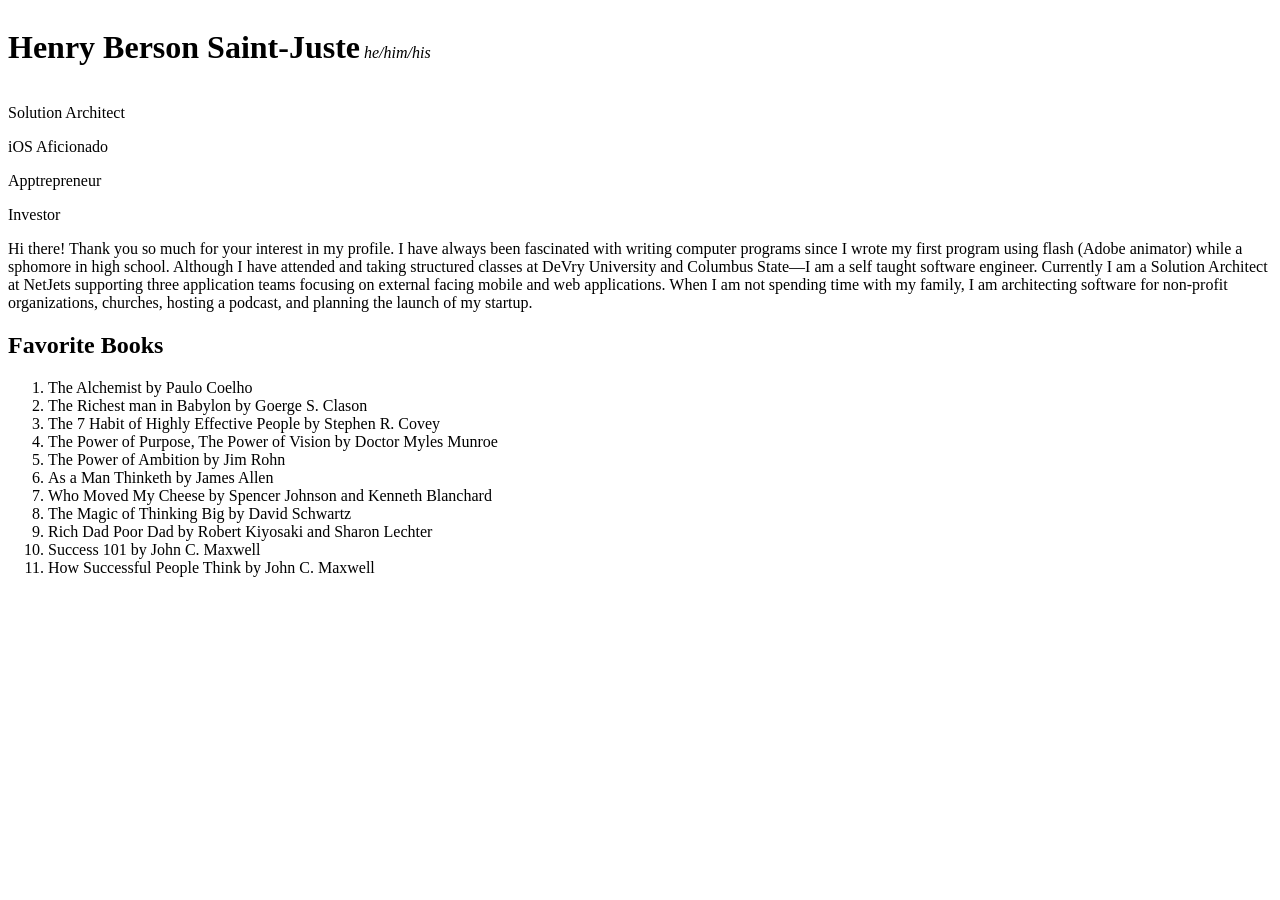
==== index.html @ 07ddde58 "update fav books" ====
<!DOCTYPE html>
<html lang="en">
  <head>
    <meta charset="UTF-8" />
    <meta http-equiv="X-UA-Compatible" content="IE=edge" />
    <meta name="viewport" content="width=device-width, initial-scale=1.0" />
    <title>The Solution Architect</title>
  </head>
  <body>
    <h1 style="display: inline-block">Henry Berson Saint-Juste</h1>
    <em>he/him/his</em>
    <p>Solution Architect</p>
    <p>iOS Aficionado</p>
    <p>Apptrepreneur</p>
    <p>Investor</p>
    <p>
      Hi there! Thank you so much for your interest in my profile. I have always
      been fascinated with writing computer programs since I wrote my first
      program using flash (Adobe animator) while a sphomore in high school.
      Although I have attended and taking structured classes at DeVry University
      and Columbus State—I am a self taught software engineer. Currently I am a
      Solution Architect at NetJets supporting three application teams focusing
      on external facing mobile and web applications. When I am not spending
      time with my family, I am architecting software for non-profit
      organizations, churches, hosting a podcast, and planning the launch of my
      startup.
    </p>
    <h2>Favorite Books</h2>
    <ol>
      <li>The Alchemist by Paulo Coelho</li>
      <li>The Richest man in Babylon by Goerge S. Clason</li>
      <li>The 7 Habit of Highly Effective People by Stephen R. Covey</li>
      <li>The Power of Purpose, The Power of Vision by Doctor Myles Munroe</li>
      <li>The Power of Ambition by Jim Rohn</li>
      <li>As a Man Thinketh by James Allen</li>
      <li>Who Moved My Cheese by Spencer Johnson and Kenneth Blanchard</li>
      <li>The Magic of Thinking Big by David Schwartz</li>
      <li>Rich Dad Poor Dad by Robert Kiyosaki and Sharon Lechter</li>
      <li>Success 101 by John C. Maxwell</li>
      <li>How Successful People Think by John C. Maxwell</li>
    </ol>
  </body>
</html>
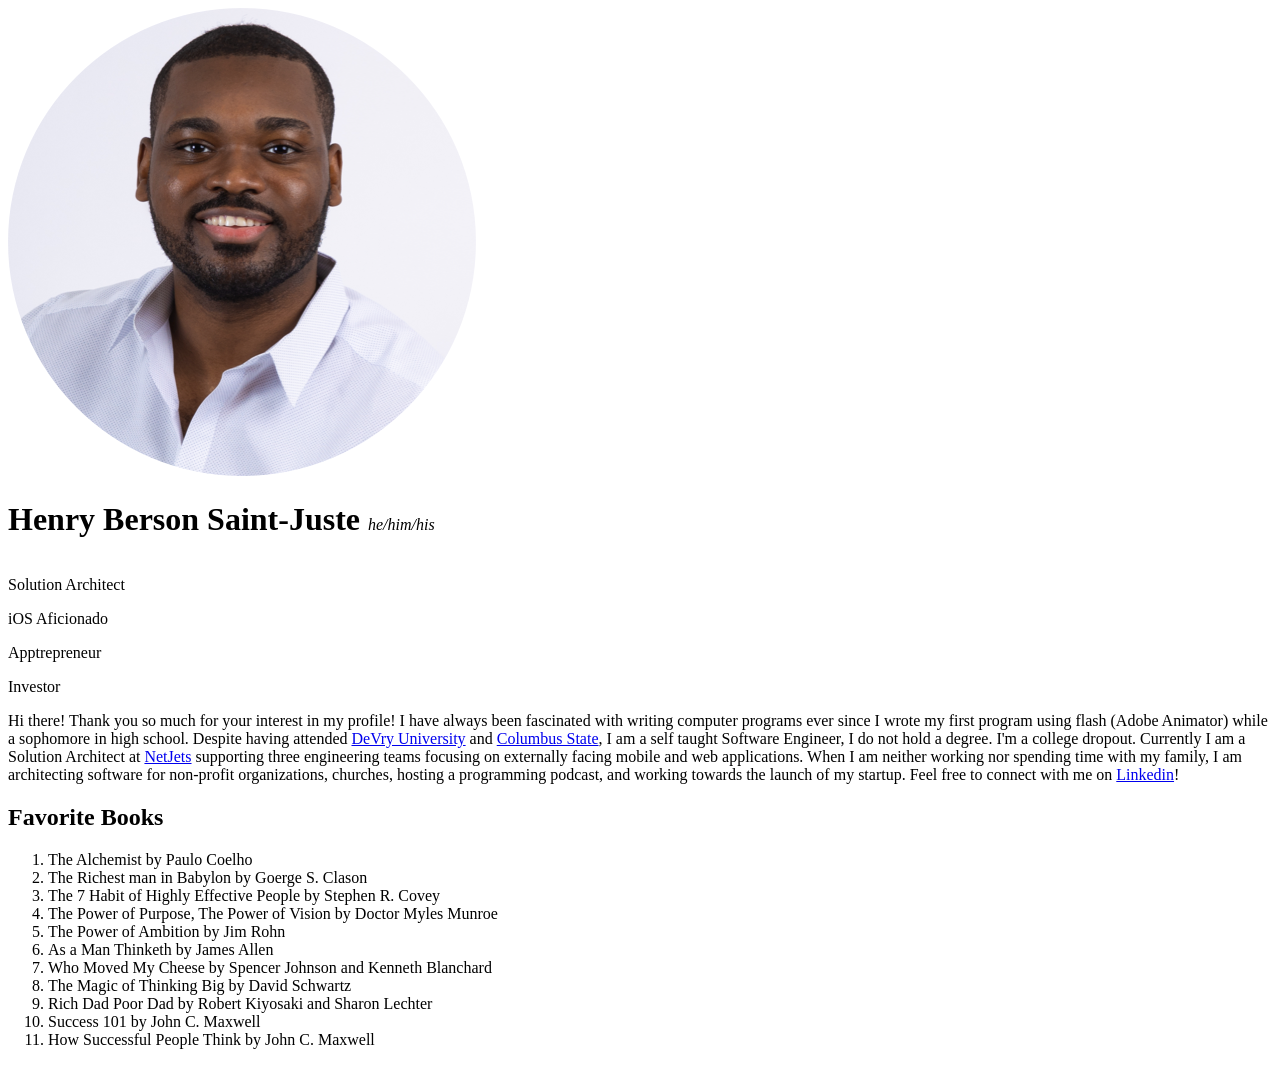
==== commit 12b638ab: "add profile image and update bio" ====
--- a/index.html
+++ b/index.html
@@ -7,23 +7,30 @@
     <title>The Solution Architect</title>
   </head>
   <body>
+    <img src="saint.png" alt="Profile image of Henry Berson Saint-Juste" />
+    <br />
     <h1 style="display: inline-block">Henry Berson Saint-Juste</h1>
-    <em>he/him/his</em>
+    &nbsp;<em>he/him/his</em>
     <p>Solution Architect</p>
     <p>iOS Aficionado</p>
     <p>Apptrepreneur</p>
     <p>Investor</p>
     <p>
-      Hi there! Thank you so much for your interest in my profile. I have always
-      been fascinated with writing computer programs since I wrote my first
-      program using flash (Adobe animator) while a sphomore in high school.
-      Although I have attended and taking structured classes at DeVry University
-      and Columbus State—I am a self taught software engineer. Currently I am a
-      Solution Architect at NetJets supporting three application teams focusing
-      on external facing mobile and web applications. When I am not spending
-      time with my family, I am architecting software for non-profit
-      organizations, churches, hosting a podcast, and planning the launch of my
-      startup.
+      Hi there! Thank you so much for your interest in my profile! I have always
+      been fascinated with writing computer programs ever since I wrote my first
+      program using flash (Adobe Animator) while a sophomore in high school.
+      Despite having attended
+      <a href="https://www.devry.edu/">DeVry University</a> and
+      <a href="https://www.cscc.edu/">Columbus State</a>, I am a self taught
+      Software Engineer, I do not hold a degree. I'm a college dropout.
+      Currently I am a Solution Architect at
+      <a href="https://netjets.com">NetJets</a> supporting three engineering
+      teams focusing on externally facing mobile and web applications. When I am
+      neither working nor spending time with my family, I am architecting
+      software for non-profit organizations, churches, hosting a programming
+      podcast, and working towards the launch of my startup. Feel free to
+      connect with me on
+      <a href="https://www.linkedin.com/in/hberson/">Linkedin</a>!
     </p>
     <h2>Favorite Books</h2>
     <ol>
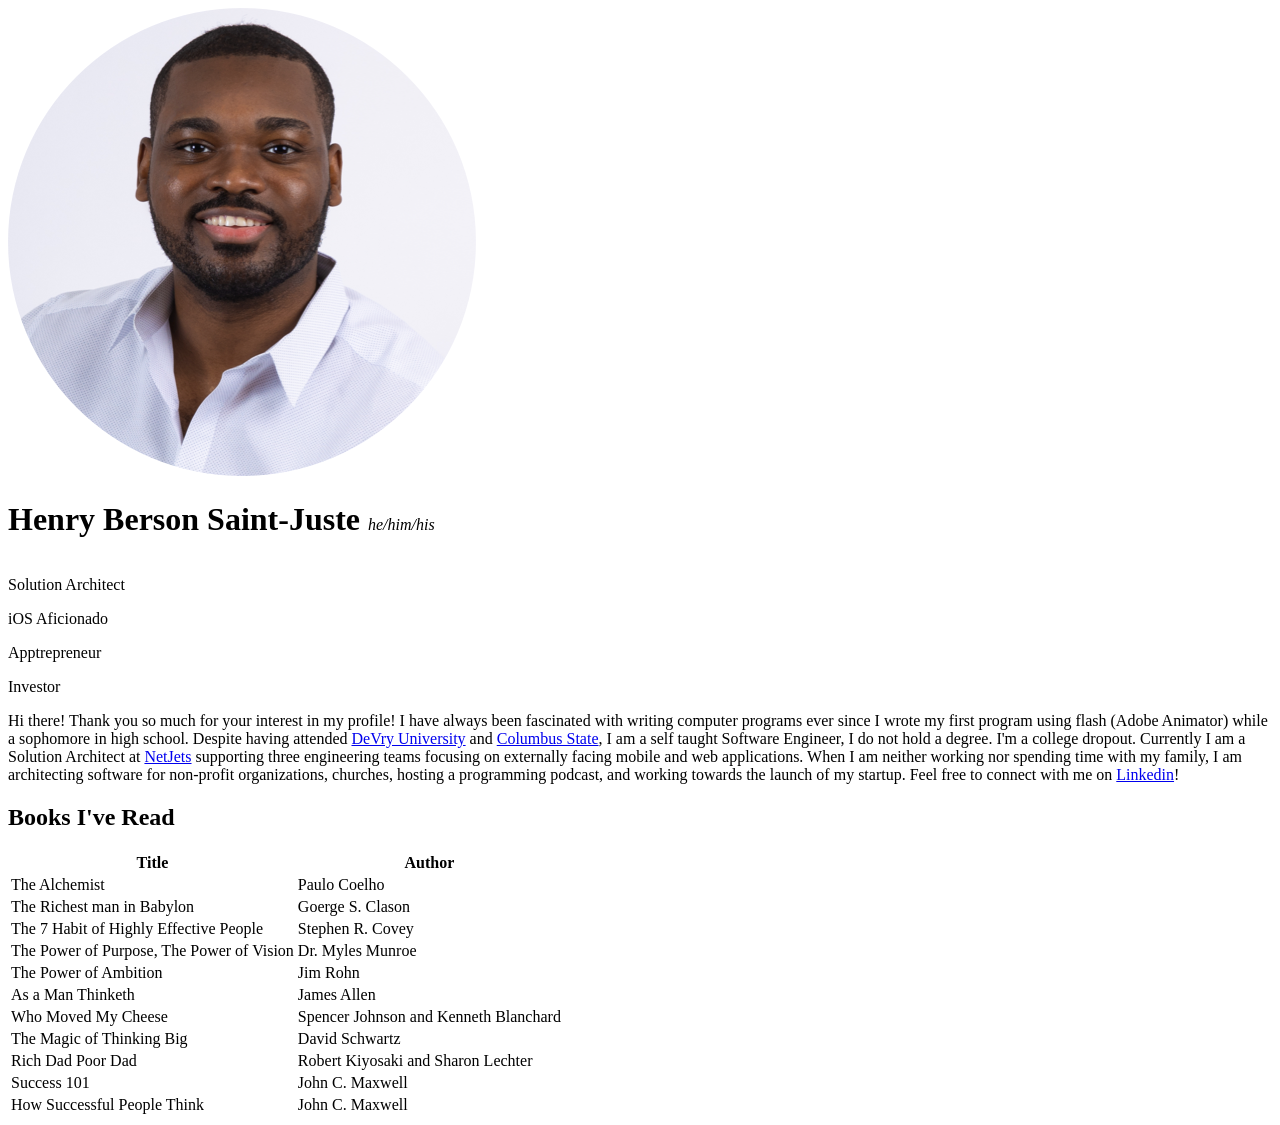
==== commit 5d8cc352: "update books list structure" ====
--- a/index.html
+++ b/index.html
@@ -32,19 +32,60 @@
       connect with me on
       <a href="https://www.linkedin.com/in/hberson/">Linkedin</a>!
     </p>
-    <h2>Favorite Books</h2>
-    <ol>
-      <li>The Alchemist by Paulo Coelho</li>
-      <li>The Richest man in Babylon by Goerge S. Clason</li>
-      <li>The 7 Habit of Highly Effective People by Stephen R. Covey</li>
-      <li>The Power of Purpose, The Power of Vision by Doctor Myles Munroe</li>
-      <li>The Power of Ambition by Jim Rohn</li>
-      <li>As a Man Thinketh by James Allen</li>
-      <li>Who Moved My Cheese by Spencer Johnson and Kenneth Blanchard</li>
-      <li>The Magic of Thinking Big by David Schwartz</li>
-      <li>Rich Dad Poor Dad by Robert Kiyosaki and Sharon Lechter</li>
-      <li>Success 101 by John C. Maxwell</li>
-      <li>How Successful People Think by John C. Maxwell</li>
-    </ol>
+    <h2>Books I've Read</h2>
+    <table>
+      <thead>
+        <tr>
+          <th>Title</th>
+          <th>Author</th>
+        </tr>
+      </thead>
+      <tbody>
+        <tr>
+          <td>The Alchemist</td>
+          <td>Paulo Coelho</td>
+        </tr>
+        <tr>
+          <td>The Richest man in Babylon</td>
+          <td>Goerge S. Clason</td>
+        </tr>
+        <tr>
+          <td>The 7 Habit of Highly Effective People</td>
+          <td>Stephen R. Covey</td>
+        </tr>
+        <tr>
+          <td>The Power of Purpose, The Power of Vision</td>
+          <td>Dr. Myles Munroe</td>
+        </tr>
+        <tr>
+          <td>The Power of Ambition</td>
+          <td>Jim Rohn</td>
+        </tr>
+        <tr>
+          <td>As a Man Thinketh</td>
+          <td>James Allen</td>
+        </tr>
+        <tr>
+          <td>Who Moved My Cheese</td>
+          <td>Spencer Johnson and Kenneth Blanchard</td>
+        </tr>
+        <tr>
+          <td>The Magic of Thinking Big</td>
+          <td>David Schwartz</td>
+        </tr>
+        <tr>
+          <td>Rich Dad Poor Dad</td>
+          <td>Robert Kiyosaki and Sharon Lechter</td>
+        </tr>
+        <tr>
+          <td>Success 101</td>
+          <td>John C. Maxwell</td>
+        </tr>
+        <tr>
+          <td>How Successful People Think</td>
+          <td>John C. Maxwell</td>
+        </tr>
+      </tbody>
+    </table>
   </body>
 </html>
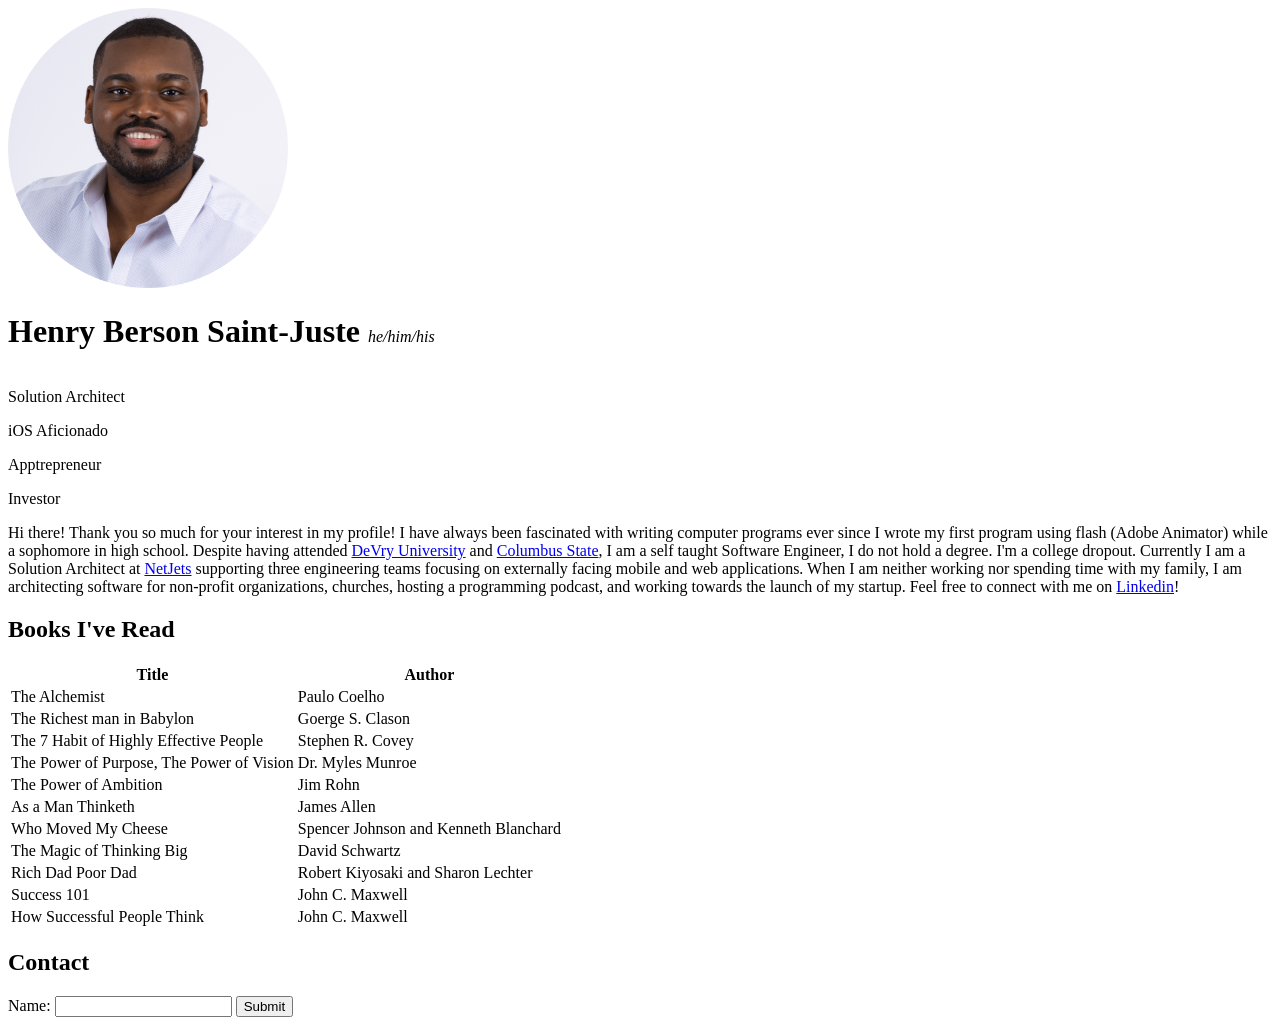
==== commit f9122074: "add contact section and update profile image size" ====
--- a/index.html
+++ b/index.html
@@ -7,7 +7,11 @@
     <title>The Solution Architect</title>
   </head>
   <body>
-    <img src="saint.png" alt="Profile image of Henry Berson Saint-Juste" />
+    <img
+      src="saint.png"
+      alt="Profile image of Henry Berson Saint-Juste"
+      style="width: 280px"
+    />
     <br />
     <h1 style="display: inline-block">Henry Berson Saint-Juste</h1>
     &nbsp;<em>he/him/his</em>
@@ -87,5 +91,11 @@
         </tr>
       </tbody>
     </table>
+    <h2>Contact</h2>
+    <form action="/" method="post">
+      <label>Name:</label>
+      <input type="text" />
+      <input type="submit" />
+    </form>
   </body>
 </html>
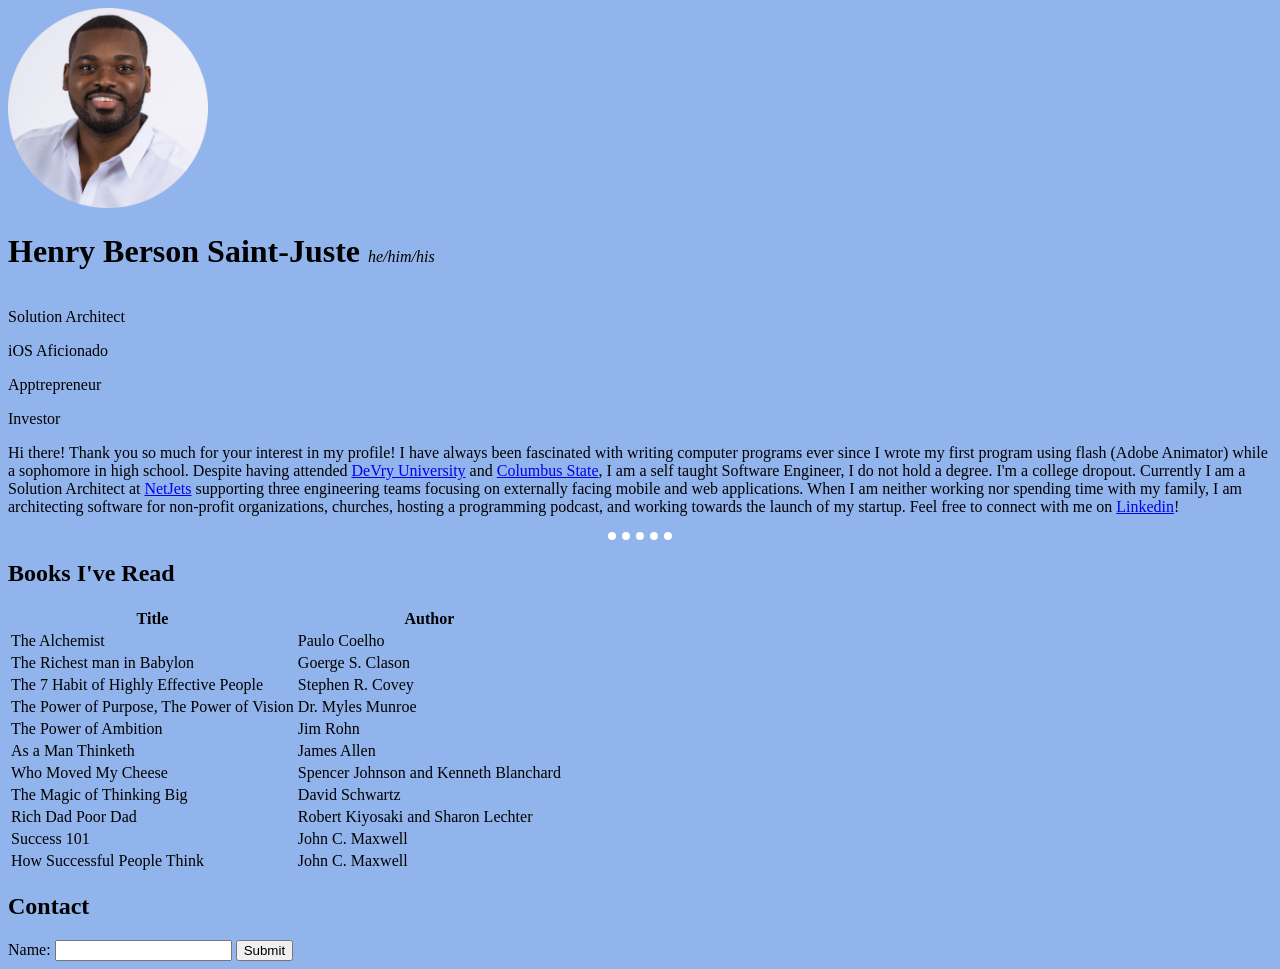
==== commit eb38dc8f: "add styles" ====
--- a/index.html
+++ b/index.html
@@ -4,14 +4,11 @@
     <meta charset="UTF-8" />
     <meta http-equiv="X-UA-Compatible" content="IE=edge" />
     <meta name="viewport" content="width=device-width, initial-scale=1.0" />
+    <link rel="stylesheet" href="styles.css" />
     <title>The Solution Architect</title>
   </head>
   <body>
-    <img
-      src="saint.png"
-      alt="Profile image of Henry Berson Saint-Juste"
-      style="width: 280px"
-    />
+    <img src="saint.png" alt="Profile image of Henry Berson Saint-Juste" />
     <br />
     <h1 style="display: inline-block">Henry Berson Saint-Juste</h1>
     &nbsp;<em>he/him/his</em>
@@ -36,6 +33,7 @@
       connect with me on
       <a href="https://www.linkedin.com/in/hberson/">Linkedin</a>!
     </p>
+    <hr />
     <h2>Books I've Read</h2>
     <table>
       <thead>
@@ -92,9 +90,13 @@
       </tbody>
     </table>
     <h2>Contact</h2>
-    <form action="/" method="post">
+    <form
+      action="mailto:info@theappdoctor2015@gmail.com"
+      method="post"
+      enctype="text/plain"
+    >
       <label>Name:</label>
-      <input type="text" />
+      <input type="text" name="name" />
       <input type="submit" />
     </form>
   </body>
--- a/styles.css
+++ b/styles.css
@@ -0,0 +1,14 @@
+body {
+    background-color: #92b4ec;
+}
+
+hr {
+    border-style: dotted none none;
+    width: 5%;
+    border-color: white;
+    border-width: 8px;
+}
+
+img {
+    width: 200px;
+}
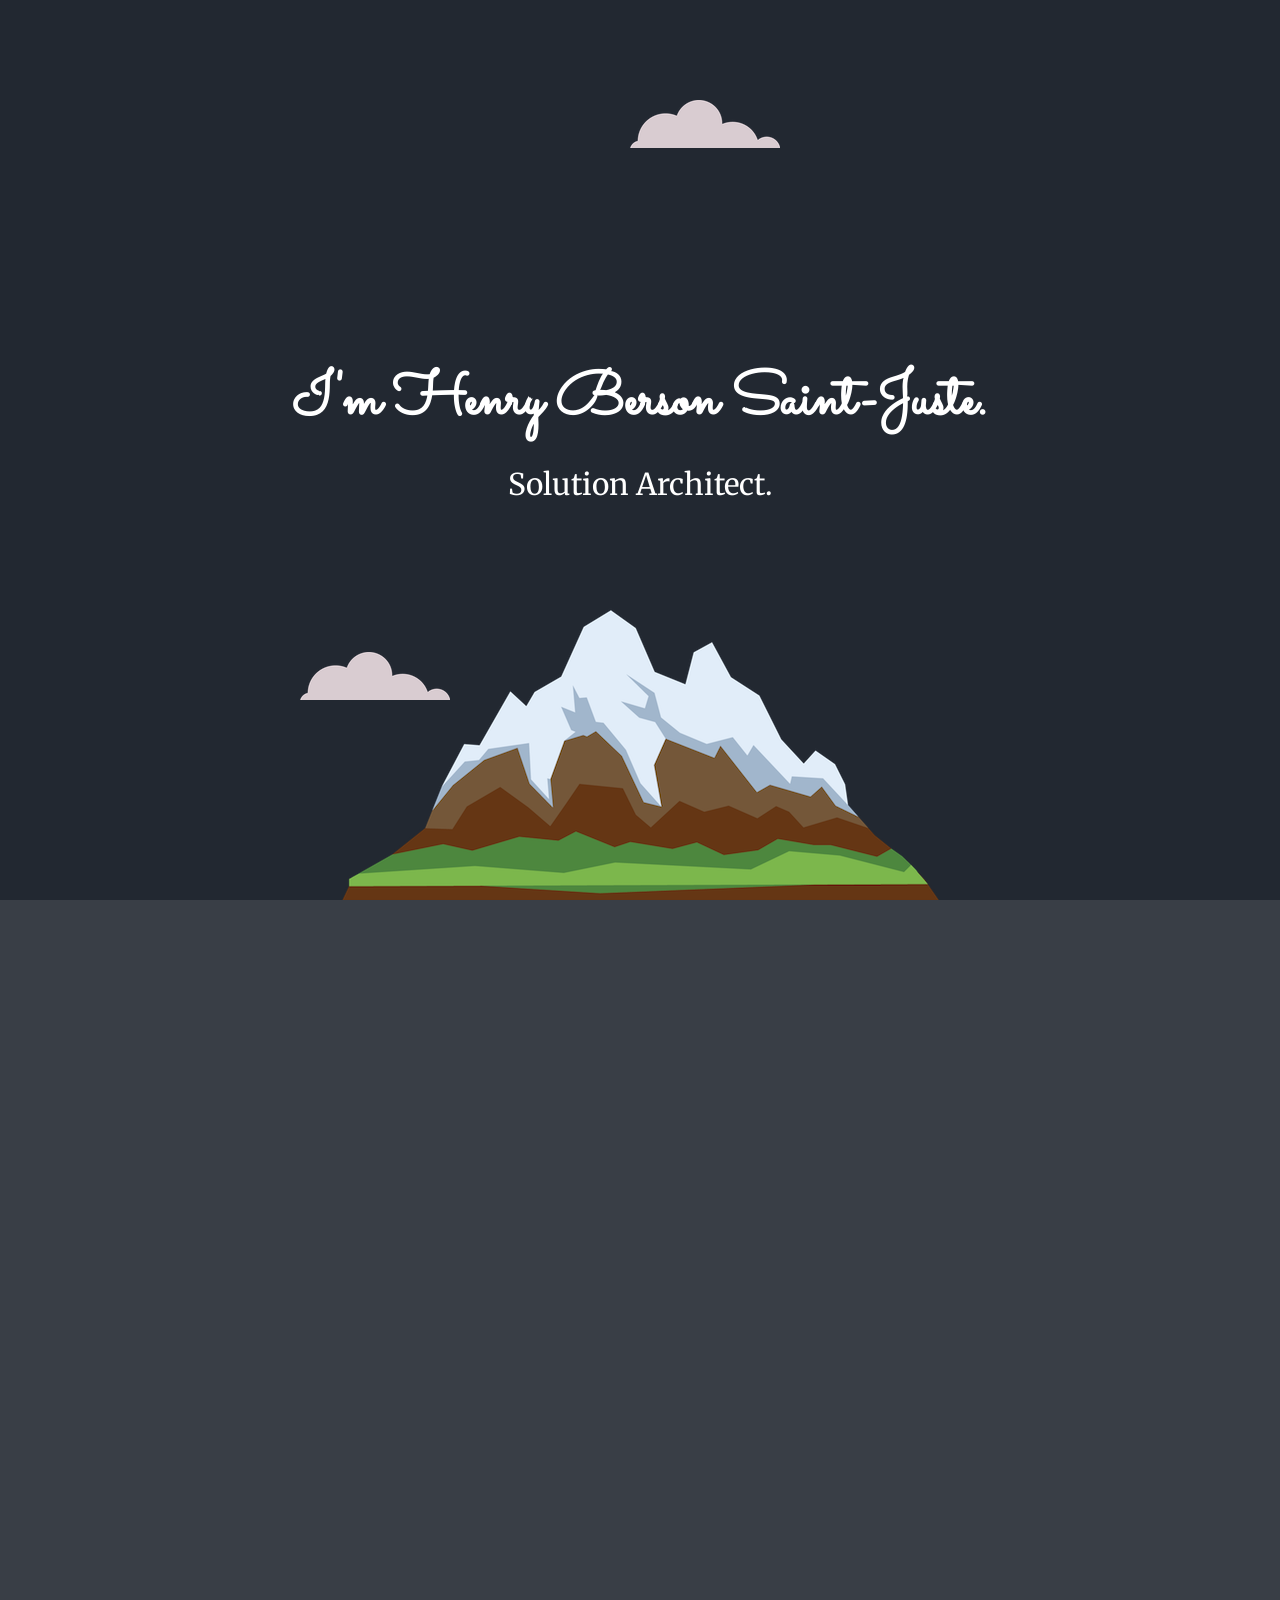
==== commit 5de7fdd6: "refactor and restyle using media queries" ====
--- a/index.html
+++ b/index.html
@@ -4,100 +4,25 @@
     <meta charset="UTF-8" />
     <meta http-equiv="X-UA-Compatible" content="IE=edge" />
     <meta name="viewport" content="width=device-width, initial-scale=1.0" />
-    <link rel="stylesheet" href="styles.css" />
-    <title>The Solution Architect</title>
+    <link rel="stylesheet" href="styles/normalize.css" />
+    <link rel="stylesheet" href="styles/main.css" />
+    <link rel="icon" href="favicon.ico?v=2" />
+    <link rel="preconnect" href="https://fonts.googleapis.com" />
+    <link rel="preconnect" href="https://fonts.gstatic.com" crossorigin />
+    <link
+      href="https://fonts.googleapis.com/css2?family=Merriweather&family=Montserrat&family=Sacramento&display=swap"
+      rel="stylesheet"
+    />
+    <title>Henry Berson Saint-Juste | Solution Architect</title>
   </head>
   <body>
-    <img src="saint.png" alt="Profile image of Henry Berson Saint-Juste" />
-    <br />
-    <h1 style="display: inline-block">Henry Berson Saint-Juste</h1>
-    &nbsp;<em>he/him/his</em>
-    <p>Solution Architect</p>
-    <p>iOS Aficionado</p>
-    <p>Apptrepreneur</p>
-    <p>Investor</p>
-    <p>
-      Hi there! Thank you so much for your interest in my profile! I have always
-      been fascinated with writing computer programs ever since I wrote my first
-      program using flash (Adobe Animator) while a sophomore in high school.
-      Despite having attended
-      <a href="https://www.devry.edu/">DeVry University</a> and
-      <a href="https://www.cscc.edu/">Columbus State</a>, I am a self taught
-      Software Engineer, I do not hold a degree. I'm a college dropout.
-      Currently I am a Solution Architect at
-      <a href="https://netjets.com">NetJets</a> supporting three engineering
-      teams focusing on externally facing mobile and web applications. When I am
-      neither working nor spending time with my family, I am architecting
-      software for non-profit organizations, churches, hosting a programming
-      podcast, and working towards the launch of my startup. Feel free to
-      connect with me on
-      <a href="https://www.linkedin.com/in/hberson/">Linkedin</a>!
-    </p>
-    <hr />
-    <h2>Books I've Read</h2>
-    <table>
-      <thead>
-        <tr>
-          <th>Title</th>
-          <th>Author</th>
-        </tr>
-      </thead>
-      <tbody>
-        <tr>
-          <td>The Alchemist</td>
-          <td>Paulo Coelho</td>
-        </tr>
-        <tr>
-          <td>The Richest man in Babylon</td>
-          <td>Goerge S. Clason</td>
-        </tr>
-        <tr>
-          <td>The 7 Habit of Highly Effective People</td>
-          <td>Stephen R. Covey</td>
-        </tr>
-        <tr>
-          <td>The Power of Purpose, The Power of Vision</td>
-          <td>Dr. Myles Munroe</td>
-        </tr>
-        <tr>
-          <td>The Power of Ambition</td>
-          <td>Jim Rohn</td>
-        </tr>
-        <tr>
-          <td>As a Man Thinketh</td>
-          <td>James Allen</td>
-        </tr>
-        <tr>
-          <td>Who Moved My Cheese</td>
-          <td>Spencer Johnson and Kenneth Blanchard</td>
-        </tr>
-        <tr>
-          <td>The Magic of Thinking Big</td>
-          <td>David Schwartz</td>
-        </tr>
-        <tr>
-          <td>Rich Dad Poor Dad</td>
-          <td>Robert Kiyosaki and Sharon Lechter</td>
-        </tr>
-        <tr>
-          <td>Success 101</td>
-          <td>John C. Maxwell</td>
-        </tr>
-        <tr>
-          <td>How Successful People Think</td>
-          <td>John C. Maxwell</td>
-        </tr>
-      </tbody>
-    </table>
-    <h2>Contact</h2>
-    <form
-      action="mailto:info@theappdoctor2015@gmail.com"
-      method="post"
-      enctype="text/plain"
-    >
-      <label>Name:</label>
-      <input type="text" name="name" />
-      <input type="submit" />
-    </form>
+    <section class="intro">
+      <img class="top-cloud" src="images/cloud.png" alt="cloud image" />
+      <h1 class="intro__callout">I'm Henry Berson Saint-Juste.</h1>
+      <p class="intro__description">Solution Architect.</p>
+      <img class="bottom-cloud" src="images/cloud.png" alt="cloud image" />
+      <img class="mountain" src="images/mountain.png" alt="mountain image" />
+    </section>
+    <section class="about-me"></section>
   </body>
 </html>
--- a/styles/main.css
+++ b/styles/main.css
@@ -0,0 +1,101 @@
+/* Color Palette */
+:root {
+    --color-main-text: #FFFFFF;
+    --color-paragraph: #EEEEEE;
+    --color-primary: #222831; 
+    --color-secondary: #393E46; 
+    --color-accent: #00ADB5; 
+}
+
+*,
+*::before,
+*::after {
+    box-sizing: border-box;
+}
+
+html {
+    font-size: 62.5%;
+}
+
+body {
+    font-family: 'Merriweather', serif;
+}
+
+h1,
+h2,
+h3,
+h4,
+h5,
+h6 {
+    margin: 0;
+}
+
+h1 {
+    font-size: 3rem;
+    font-family: 'Sacramento', cursive;
+}
+
+@media screen and (min-width: 1024px) {
+    h1 {
+        font-size: 6rem;
+    }
+}
+
+p {
+    font-size: 1.6rem;
+}
+
+@media screen and (min-width: 1024px) {
+    p {
+        font-size: 3rem;
+    }
+}
+
+/* font-family: 'Montserrat', sans-serif; */
+
+.intro {
+    background-color: var(--color-primary);
+    color: var(--color-main-text);
+    height: 100vh;
+    position: relative;
+    display: flex;
+    flex-direction: column;
+    justify-content: center;
+    align-items: center;
+}
+
+.top-cloud {
+    position: absolute;
+    right: 100px;
+    top: 200px;
+}
+
+@media screen and (min-width: 1024px) {
+    .top-cloud {
+        right: 500px;
+        top: 100px;
+    }
+}
+
+.bottom-cloud {
+    position: absolute;
+    left: 100px;
+    bottom: 300px;
+}
+
+@media screen and (min-width: 1024px) {
+    .bottom-cloud {
+        left: 300px;
+        bottom: 200px;
+    }
+}
+
+.mountain {
+    position: absolute;
+    bottom: 0;
+}
+
+.about-me {
+    background-color: var(--color-secondary);
+    height: 100vh;
+}
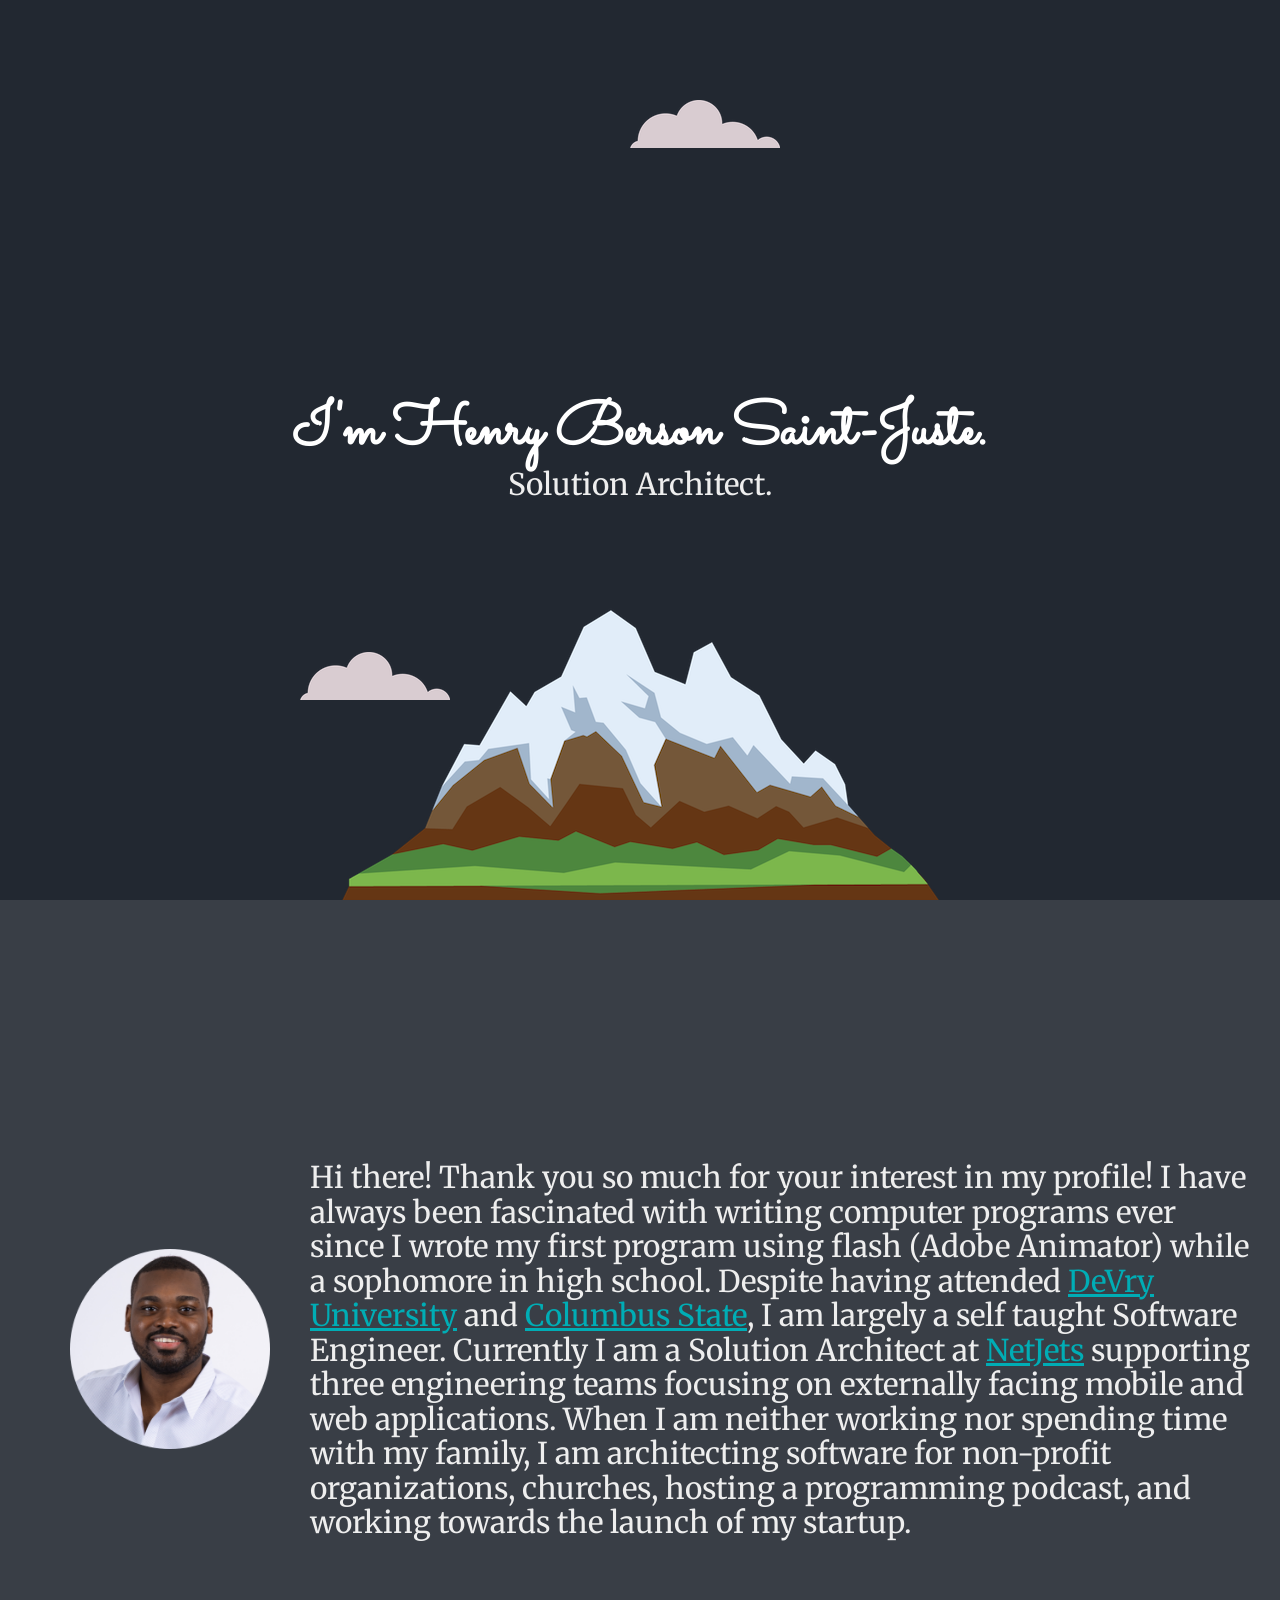
==== commit 1c3989dc: "add profile section" ====
--- a/index.html
+++ b/index.html
@@ -23,6 +23,28 @@
       <img class="bottom-cloud" src="images/cloud.png" alt="cloud image" />
       <img class="mountain" src="images/mountain.png" alt="mountain image" />
     </section>
-    <section class="about-me"></section>
+    <article class="profile">
+      <figure class="profile__figure">
+        <img
+          class="profile__image"
+          src="images/saint.png"
+          alt="Profile image of Henry Berson Saint-Juste"
+        />
+      </figure>
+      <p class="profile__description">
+        Hi there! Thank you so much for your interest in my profile! I have
+        always been fascinated with writing computer programs ever since I wrote
+        my first program using flash (Adobe Animator) while a sophomore in high
+        school. Despite having attended
+        <a href="https://www.devry.edu/">DeVry University</a> and
+        <a href="https://www.cscc.edu/">Columbus State</a>, I am largely a self
+        taught Software Engineer. Currently I am a Solution Architect at
+        <a href="https://netjets.com">NetJets</a> supporting three engineering
+        teams focusing on externally facing mobile and web applications. When I
+        am neither working nor spending time with my family, I am architecting
+        software for non-profit organizations, churches, hosting a programming
+        podcast, and working towards the launch of my startup.
+      </p>
+    </article>
   </body>
 </html>
--- a/styles/main.css
+++ b/styles/main.css
@@ -26,12 +26,19 @@
 h3,
 h4,
 h5,
-h6 {
+h6,
+p {
     margin: 0;
 }
 
+a,
+a:visited,
+a:hover {
+    color: var(--color-accent);
+}
+
 h1 {
-    font-size: 3rem;
+    font-size: 2rem;
     font-family: 'Sacramento', cursive;
 }
 
@@ -43,6 +50,7 @@
 
 p {
     font-size: 1.6rem;
+    color: var(--color-paragraph);
 }
 
 @media screen and (min-width: 1024px) {
@@ -66,7 +74,7 @@
 
 .top-cloud {
     position: absolute;
-    right: 100px;
+    right: 50px;
     top: 200px;
 }
 
@@ -79,8 +87,8 @@
 
 .bottom-cloud {
     position: absolute;
-    left: 100px;
-    bottom: 300px;
+    left: 50px;
+    bottom: 250px;
 }
 
 @media screen and (min-width: 1024px) {
@@ -93,9 +101,41 @@
 .mountain {
     position: absolute;
     bottom: 0;
+    width: 300px;
+}
+
+@media screen and (min-width: 1024px) {
+    .mountain {
+        width: 598px;
+    }
 }
 
 .about-me {
     background-color: var(--color-secondary);
     height: 100vh;
-}+    display: flex;
+    flex-direction: row;
+
+}
+
+.profile {
+    background-color: var(--color-secondary);
+    display: flex;
+    flex-direction: column;
+    justify-content: center;
+    align-items: center;
+    padding: 30px;
+    height: 100vh;
+}
+
+@media screen and (min-width: 1024px) {
+    .profile {
+        flex-direction: row;
+        justify-content: center;
+    }
+}
+
+.profile__image {
+    width: 200px;
+    height: 200px;
+}
